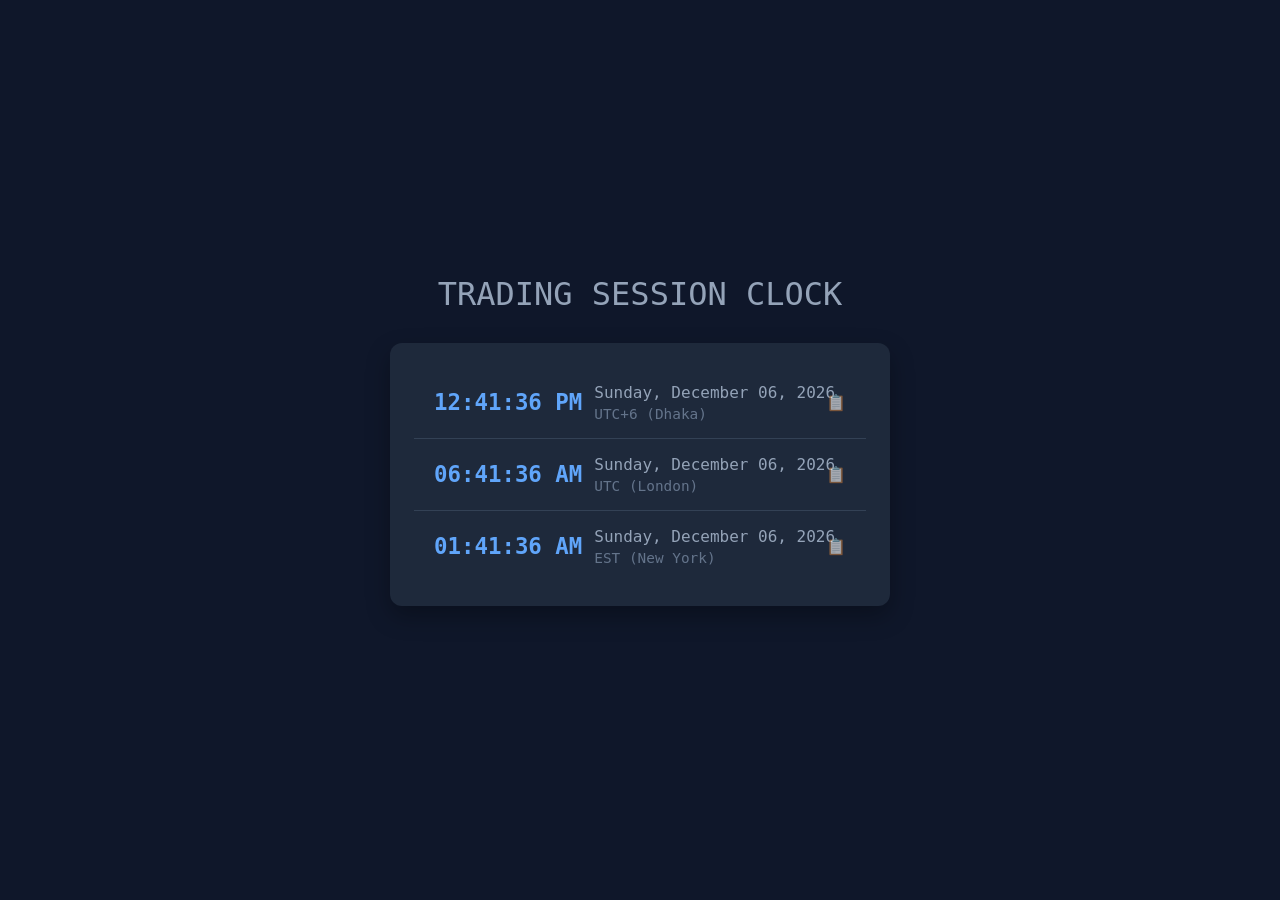
==== session.html @ 3669d8c7 "ok" ====
<!DOCTYPE html>
<html lang="en">
<head>
  <meta charset="UTF-8">
  <meta name="viewport" content="width=device-width, initial-scale=1.0">
  <title>Trading Session Clock</title>
  <style>
    * {
      margin: 0;
      padding: 0;
      box-sizing: border-box;
    }
    
    body {
      font-family: 'Segoe UI', monospace;
      background: #0f172a;
      color: #e2e8f0;
      min-height: 100vh;
      display: flex;
      flex-direction: column;
      align-items: center;
      justify-content: center;
      padding: 20px;
    }
    
    .container {
      width: 100%;
      max-width: 500px;
    }
    
    h1 {
      text-align: center;
      margin-bottom: 30px;
      color: #94a3b8;
      font-weight: 400;
    }
    
    .clock {
      background: #1e293b;
      border-radius: 12px;
      padding: 24px;
      box-shadow: 0 10px 25px rgba(0, 0, 0, 0.3);
      margin-bottom: 20px;
    }
    
    .time-line {
      position: relative;
      padding: 16px 20px;
      border-bottom: 1px solid #334155;
      cursor: pointer;
      transition: all 0.2s;
      display: flex;
      align-items: center;
    }
    
    .time-line:last-child {
      border-bottom: none;
    }
    
    .time-line:hover {
      background: #334155;
    }
    
    .time-line::after {
      content: "📋";
      position: absolute;
      right: 20px;
      opacity: 0.6;
    }
    
    .time {
      font-size: 1.4rem;
      font-weight: 600;
      color: #60a5fa;
      margin-right: 12px;
    }
    
    .date {
      font-size: 1rem;
      color: #94a3b8;
    }
    
    .timezone {
      font-size: 0.9rem;
      color: #64748b;
      margin-top: 4px;
    }
  </style>
</head>
<body>
  <div class="container">
    <h1>TRADING SESSION CLOCK</h1>
    
    <div class="clock">
      <div class="time-line" id="utc6">
        <span class="time">12:05:51 PM</span>
        <div>
          <span class="date">01 January 2025 - Sunday</span>
          <div class="timezone">UTC+6 (Dhaka)</div>
        </div>
      </div>
      
      <div class="time-line" id="utc">
        <span class="time">06:05:51 AM</span>
        <div>
          <span class="date">01 January 2025 - Sunday</span>
          <div class="timezone">UTC (London)</div>
        </div>
      </div>
      
      <div class="time-line" id="ny">
        <span class="time">01:05:51 AM</span>
        <div>
          <span class="date">01 January 2025 - Sunday</span>
          <div class="timezone">EST (New York)</div>
        </div>
      </div>
    </div>
  </div>

  <script>
    // Format date/time with leading zeros
    const pad = (num) => num.toString().padStart(2, '0');
    
    // Format full date string
    const formatDate = (date) => {
      const options = { 
        day: '2-digit', 
        month: 'long', 
        year: 'numeric',
        weekday: 'long'
      };
      return date.toLocaleDateString('en-US', options);
    };
    
    // Format time (12-hour)
    const formatTime = (date) => {
      const hours = date.getHours();
      const minutes = date.getMinutes();
      const seconds = date.getSeconds();
      const ampm = hours >= 12 ? 'PM' : 'AM';
      const displayHours = hours % 12 || 12;
      
      return `${pad(displayHours)}:${pad(minutes)}:${pad(seconds)} ${ampm}`;
    };
    
    // Create date in specific timezone
    const getDateInTZ = (offset) => {
      const now = new Date();
      const utc = now.getTime() + (now.getTimezoneOffset() * 60000);
      return new Date(utc + (3600000 * offset));
    };
    
    // Update all clocks
    const updateClocks = () => {
      // UTC+6 (Dhaka)
      const dhaka = getDateInTZ(6);
      document.getElementById('utc6').querySelector('.time').textContent = formatTime(dhaka);
      document.getElementById('utc6').querySelector('.date').textContent = formatDate(dhaka);
      
      // UTC (London)
      const utc = getDateInTZ(0);
      document.getElementById('utc').querySelector('.time').textContent = formatTime(utc);
      document.getElementById('utc').querySelector('.date').textContent = formatDate(utc);
      
      // New York (EST = UTC-5, EDT = UTC-4)
      // Simple EST for trading context (adjust for DST if needed)
      const ny = getDateInTZ(-5);
      document.getElementById('ny').querySelector('.time').textContent = formatTime(ny);
      document.getElementById('ny').querySelector('.date').textContent = formatDate(ny);
    };
    
    // Copy to clipboard
    document.querySelectorAll('.time-line').forEach(el => {
      el.addEventListener('click', () => {
        const time = el.querySelector('.time').textContent;
        const date = el.querySelector('.date').textContent;
        const tz = el.querySelector('.timezone').textContent;
        
        const text = `${time} - ${date} - ${tz}`;
        navigator.clipboard.writeText(text)
          .then(() => {
            // Visual feedback
            const original = el.style.backgroundColor;
            el.style.backgroundColor = '#10b98120';
            setTimeout(() => {
              el.style.backgroundColor = original;
            }, 300);
          });
      });
    });
    
    // Initialize and update every second
    updateClocks();
    setInterval(updateClocks, 1000);
  </script>
</body>
</html>
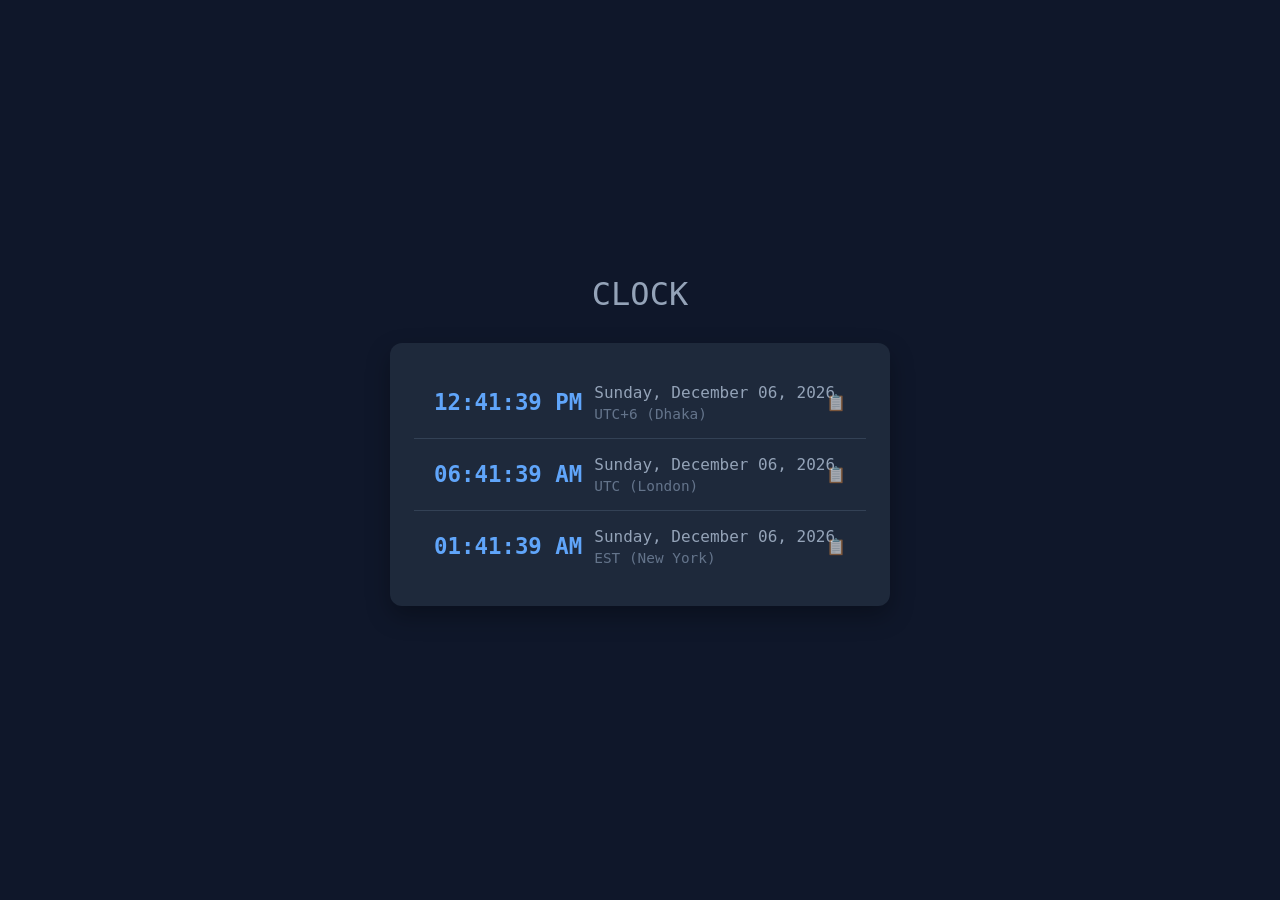
==== commit f1d2f472: "ok" ====
--- a/session.html
+++ b/session.html
@@ -3,7 +3,7 @@
 <head>
   <meta charset="UTF-8">
   <meta name="viewport" content="width=device-width, initial-scale=1.0">
-  <title>Trading Session Clock</title>
+  <title>Clock</title>
   <style>
     * {
       margin: 0;
@@ -89,7 +89,7 @@
 </head>
 <body>
   <div class="container">
-    <h1>TRADING SESSION CLOCK</h1>
+    <h1>CLOCK</h1>
     
     <div class="clock">
       <div class="time-line" id="utc6">
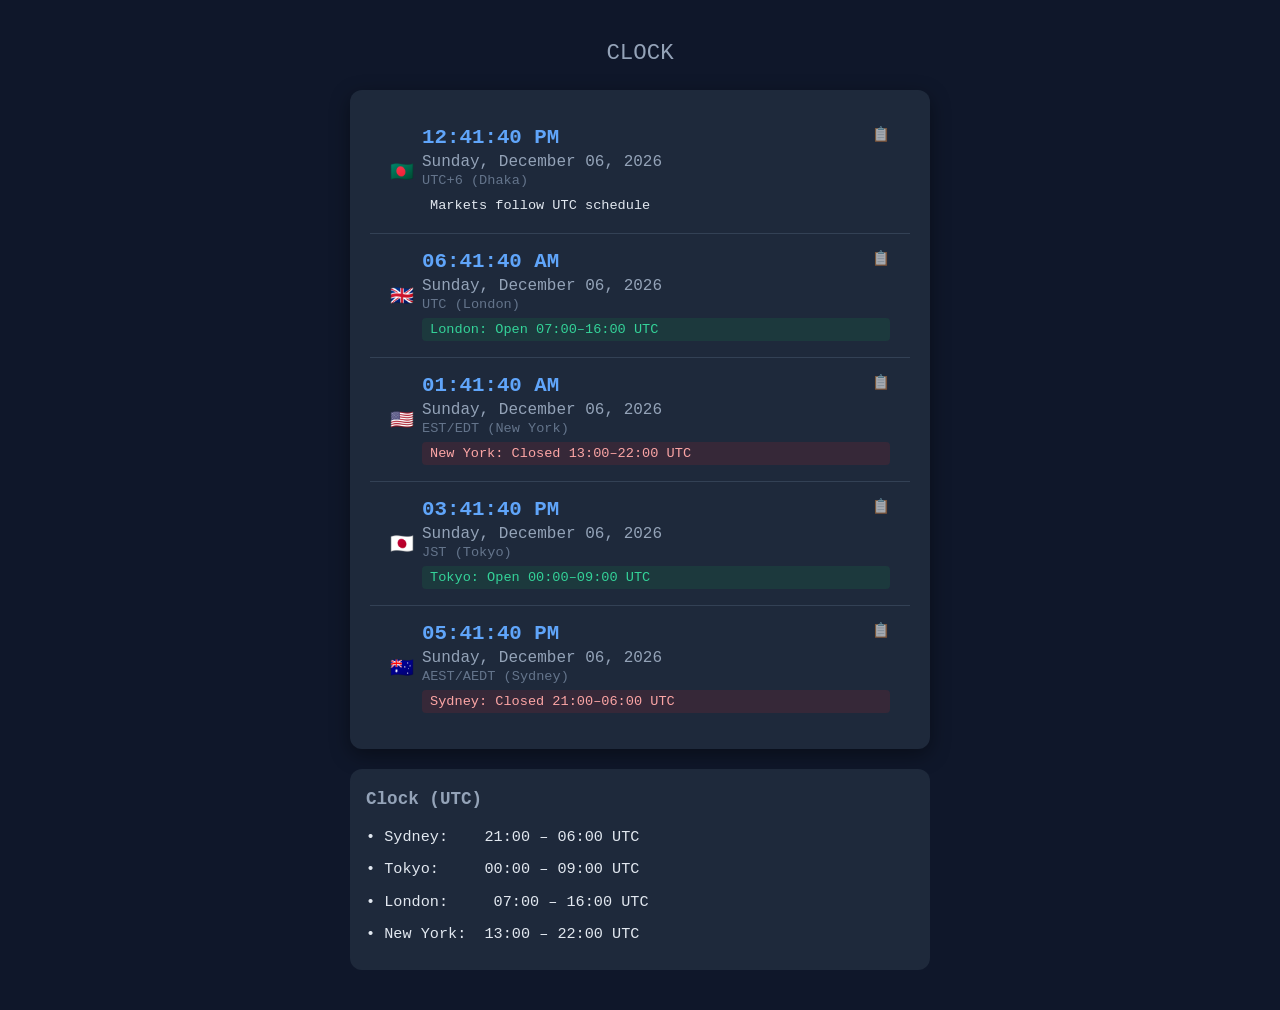
==== commit 00394d3a: "ok" ====
--- a/session.html
+++ b/session.html
@@ -5,12 +5,7 @@
   <meta name="viewport" content="width=device-width, initial-scale=1.0">
   <title>Clock</title>
   <style>
-    * {
-      margin: 0;
-      padding: 0;
-      box-sizing: border-box;
-    }
-    
+    * { margin: 0; padding: 0; box-sizing: border-box; }
     body {
       font-family: 'Segoe UI', monospace;
       background: #0f172a;
@@ -19,72 +14,80 @@
       display: flex;
       flex-direction: column;
       align-items: center;
-      justify-content: center;
+      justify-content: flex-start;
       padding: 20px;
     }
-    
-    .container {
-      width: 100%;
-      max-width: 500px;
-    }
-    
+    .container { width: 100%; max-width: 580px; }
     h1 {
       text-align: center;
-      margin-bottom: 30px;
+      margin: 20px 0 24px;
       color: #94a3b8;
       font-weight: 400;
-    }
-    
-    .clock {
-      background: #1e293b;
-      border-radius: 12px;
-      padding: 24px;
-      box-shadow: 0 10px 25px rgba(0, 0, 0, 0.3);
-      margin-bottom: 20px;
-    }
-    
+      font-size: 1.4rem;
+    }
+    .clock { 
+      background: #1e293b; 
+      border-radius: 12px; 
+      padding: 20px; 
+      box-shadow: 0 6px 20px rgba(0,0,0,0.4);
+    }
     .time-line {
       position: relative;
-      padding: 16px 20px;
+      padding: 16px 20px 16px 52px;
       border-bottom: 1px solid #334155;
       cursor: pointer;
       transition: all 0.2s;
       display: flex;
-      align-items: center;
-    }
-    
-    .time-line:last-child {
-      border-bottom: none;
-    }
-    
-    .time-line:hover {
-      background: #334155;
-    }
-    
+      flex-direction: column;
+    }
+    .time-line:last-child { border-bottom: none; }
+    .time-line:hover { background: #334155; }
+    .time-line::before {
+      content: attr(data-icon);
+      position: absolute;
+      left: 20px;
+      top: 50%;
+      transform: translateY(-50%);
+      font-size: 1.2rem;
+    }
     .time-line::after {
       content: "📋";
       position: absolute;
       right: 20px;
       opacity: 0.6;
-    }
-    
-    .time {
-      font-size: 1.4rem;
-      font-weight: 600;
-      color: #60a5fa;
-      margin-right: 12px;
-    }
-    
-    .date {
-      font-size: 1rem;
+      font-size: 0.9rem;
+    }
+    .time-header {
+      display: flex;
+      justify-content: space-between;
+      margin-bottom: 4px;
+    }
+    .time { font-size: 1.3rem; font-weight: 600; color: #60a5fa; }
+    .date { font-size: 1rem; color: #94a3b8; }
+    .timezone { font-size: 0.85rem; color: #64748b; margin-top: 2px; }
+    .market-status {
+      margin-top: 6px;
+      padding: 4px 8px;
+      border-radius: 4px;
+      font-size: 0.85rem;
+      display: inline-block;
+    }
+    .open { background: #16a34a20; color: #34d399; }
+    .closed { background: #dc262620; color: #fca5a5; }
+    .info-box {
+      background: #1e293b;
+      border-radius: 12px;
+      padding: 16px;
+      margin-top: 20px;
+      font-size: 0.95rem;
+      line-height: 1.6;
+    }
+    .info-box h2 {
       color: #94a3b8;
-    }
-    
-    .timezone {
-      font-size: 0.9rem;
-      color: #64748b;
-      margin-top: 4px;
-    }
+      margin-bottom: 12px;
+      font-size: 1.1rem;
+    }
+    .info-box p { margin-bottom: 8px; }
   </style>
 </head>
 <body>
@@ -92,107 +95,166 @@
     <h1>CLOCK</h1>
     
     <div class="clock">
-      <div class="time-line" id="utc6">
-        <span class="time">12:05:51 PM</span>
-        <div>
-          <span class="date">01 January 2025 - Sunday</span>
-          <div class="timezone">UTC+6 (Dhaka)</div>
-        </div>
-      </div>
-      
-      <div class="time-line" id="utc">
-        <span class="time">06:05:51 AM</span>
-        <div>
-          <span class="date">01 January 2025 - Sunday</span>
-          <div class="timezone">UTC (London)</div>
-        </div>
-      </div>
-      
-      <div class="time-line" id="ny">
-        <span class="time">01:05:51 AM</span>
-        <div>
-          <span class="date">01 January 2025 - Sunday</span>
-          <div class="timezone">EST (New York)</div>
-        </div>
-      </div>
+      <div class="time-line" id="utc6" data-icon="🇧🇩">
+        <div class="time-header">
+          <span class="time">12:05:51 PM</span>
+        </div>
+        <span class="date">01 January 2025 - Sunday</span>
+        <div class="timezone">UTC+6 (Dhaka)</div>
+        <span class="market-status">Markets follow UTC schedule</span>
+      </div>
+      
+      <div class="time-line" id="utc" data-icon="🇬🇧">
+        <div class="time-header">
+          <span class="time">06:05:51 AM</span>
+        </div>
+        <span class="date">01 January 2025 - Sunday</span>
+        <div class="timezone">UTC (London)</div>
+        <span class="market-status open">London: Open 07:00–16:00 UTC</span>
+      </div>
+      
+      <div class="time-line" id="ny" data-icon="🇺🇸">
+        <div class="time-header">
+          <span class="time">01:05:51 AM</span>
+        </div>
+        <span class="date">01 January 2025 - Sunday</span>
+        <div class="timezone">EST/EDT (New York)</div>
+        <span class="market-status closed">New York: Open 13:00–22:00 UTC</span>
+      </div>
+      
+      <div class="time-line" id="tokyo" data-icon="🇯🇵">
+        <div class="time-header">
+          <span class="time">03:05:51 PM</span>
+        </div>
+        <span class="date">01 January 2025 - Sunday</span>
+        <div class="timezone">JST (Tokyo)</div>
+        <span class="market-status closed">Tokyo: Open 00:00–09:00 UTC</span>
+      </div>
+      
+      <div class="time-line" id="sydney" data-icon="🇦🇺">
+        <div class="time-header">
+          <span class="time">05:05:51 PM</span>
+        </div>
+        <span class="date">01 January 2025 - Sunday</span>
+        <div class="timezone">AEST/AEDT (Sydney)</div>
+        <span class="market-status open">Sydney: Open 21:00–06:00 UTC</span>
+      </div>
+    </div>
+
+    <div class="info-box">
+      <h2>Clock (UTC)</h2>
+      <p>• Sydney: &nbsp;&nbsp;&nbsp;21:00 – 06:00 UTC</p>
+      <p>• Tokyo: &nbsp;&nbsp;&nbsp;&nbsp;00:00 – 09:00 UTC</p>
+      <p>• London: &nbsp;&nbsp;&nbsp;&nbsp;07:00 – 16:00 UTC</p>
+      <p>• New York: &nbsp;13:00 – 22:00 UTC</p>
     </div>
   </div>
 
   <script>
-    // Format date/time with leading zeros
-    const pad = (num) => num.toString().padStart(2, '0');
+    // Helper: pad numbers
+    const pad = n => String(n).padStart(2, '0');
     
-    // Format full date string
-    const formatDate = (date) => {
-      const options = { 
-        day: '2-digit', 
-        month: 'long', 
+    // Format date with full weekday/month
+    const formatDate = d => {
+      return new Intl.DateTimeFormat('en-US', {
+        day: '2-digit',
+        month: 'long',
         year: 'numeric',
         weekday: 'long'
-      };
-      return date.toLocaleDateString('en-US', options);
-    };
-    
-    // Format time (12-hour)
-    const formatTime = (date) => {
-      const hours = date.getHours();
-      const minutes = date.getMinutes();
-      const seconds = date.getSeconds();
-      const ampm = hours >= 12 ? 'PM' : 'AM';
-      const displayHours = hours % 12 || 12;
-      
-      return `${pad(displayHours)}:${pad(minutes)}:${pad(seconds)} ${ampm}`;
-    };
-    
-    // Create date in specific timezone
-    const getDateInTZ = (offset) => {
+      }).format(d);
+    };
+
+    // Format 12-hour time
+    const formatTime = d => {
+      return new Intl.DateTimeFormat('en-US', {
+        hour: '2-digit',
+        minute: '2-digit',
+        second: '2-digit',
+        hour12: true
+      }).format(d);
+    };
+
+    // Get time in specific IANA timezone (auto DST-aware)
+    const getTimeInZone = (tz) => {
       const now = new Date();
-      const utc = now.getTime() + (now.getTimezoneOffset() * 60000);
-      return new Date(utc + (3600000 * offset));
-    };
-    
-    // Update all clocks
-    const updateClocks = () => {
-      // UTC+6 (Dhaka)
-      const dhaka = getDateInTZ(6);
+      return new Date(now.toLocaleString('en-US', { timeZone: tz }));
+    };
+
+    // Check market status (UTC-based)
+    const getMarketStatus = (utcHour, openStart, openEnd) => {
+      // Handle sessions crossing midnight (e.g., Sydney: 21–6)
+      if (openStart > openEnd) {
+        return utcHour >= openStart || utcHour < openEnd ? 'open' : 'closed';
+      }
+      return utcHour >= openStart && utcHour < openEnd ? 'open' : 'closed';
+    };
+
+    // Update all clocks & statuses
+    const update = () => {
+      const now = new Date();
+      const utc = new Date(now.toUTCString());
+      const utcHour = utc.getUTCHours();
+
+      // UTC+6 (Dhaka) — fixed offset (no DST)
+      const dhaka = new Date(now.getTime() + (6 * 3600000));
       document.getElementById('utc6').querySelector('.time').textContent = formatTime(dhaka);
       document.getElementById('utc6').querySelector('.date').textContent = formatDate(dhaka);
-      
-      // UTC (London)
-      const utc = getDateInTZ(0);
+
+      // UTC (London time, but we show UTC directly)
       document.getElementById('utc').querySelector('.time').textContent = formatTime(utc);
       document.getElementById('utc').querySelector('.date').textContent = formatDate(utc);
-      
-      // New York (EST = UTC-5, EDT = UTC-4)
-      // Simple EST for trading context (adjust for DST if needed)
-      const ny = getDateInTZ(-5);
+
+      // New York (auto DST: America/New_York)
+      const ny = getTimeInZone('America/New_York');
       document.getElementById('ny').querySelector('.time').textContent = formatTime(ny);
       document.getElementById('ny').querySelector('.date').textContent = formatDate(ny);
-    };
-    
-    // Copy to clipboard
+      const nyStatus = getMarketStatus(utcHour, 13, 22);
+      document.getElementById('ny').querySelector('.market-status')
+        .className = `market-status ${nyStatus}`;
+      document.getElementById('ny').querySelector('.market-status').textContent = 
+        `New York: ${nyStatus === 'open' ? 'Open' : 'Closed'} 13:00–22:00 UTC`;
+
+      // Tokyo (Asia/Tokyo — no DST)
+      const tokyo = getTimeInZone('Asia/Tokyo');
+      document.getElementById('tokyo').querySelector('.time').textContent = formatTime(tokyo);
+      document.getElementById('tokyo').querySelector('.date').textContent = formatDate(tokyo);
+      const tokyoStatus = getMarketStatus(utcHour, 0, 9);
+      document.getElementById('tokyo').querySelector('.market-status')
+        .className = `market-status ${tokyoStatus}`;
+      document.getElementById('tokyo').querySelector('.market-status').textContent = 
+        `Tokyo: ${tokyoStatus === 'open' ? 'Open' : 'Closed'} 00:00–09:00 UTC`;
+
+      // Sydney (Australia/Sydney — auto DST)
+      const sydney = getTimeInZone('Australia/Sydney');
+      document.getElementById('sydney').querySelector('.time').textContent = formatTime(sydney);
+      document.getElementById('sydney').querySelector('.date').textContent = formatDate(sydney);
+      const sydneyStatus = getMarketStatus(utcHour, 21, 6); // crosses midnight
+      document.getElementById('sydney').querySelector('.market-status')
+        .className = `market-status ${sydneyStatus}`;
+      document.getElementById('sydney').querySelector('.market-status').textContent = 
+        `Sydney: ${sydneyStatus === 'open' ? 'Open' : 'Closed'} 21:00–06:00 UTC`;
+    };
+
+    // Copy on click
     document.querySelectorAll('.time-line').forEach(el => {
       el.addEventListener('click', () => {
         const time = el.querySelector('.time').textContent;
         const date = el.querySelector('.date').textContent;
         const tz = el.querySelector('.timezone').textContent;
+        const status = el.querySelector('.market-status').textContent;
+        const text = `${time} - ${date} - ${tz}\n${status}`;
+        navigator.clipboard.writeText(text);
         
-        const text = `${time} - ${date} - ${tz}`;
-        navigator.clipboard.writeText(text)
-          .then(() => {
-            // Visual feedback
-            const original = el.style.backgroundColor;
-            el.style.backgroundColor = '#10b98120';
-            setTimeout(() => {
-              el.style.backgroundColor = original;
-            }, 300);
-          });
+        // Visual feedback
+        const bg = el.style.backgroundColor;
+        el.style.backgroundColor = '#10b98120';
+        setTimeout(() => el.style.backgroundColor = bg, 300);
       });
     });
-    
-    // Initialize and update every second
-    updateClocks();
-    setInterval(updateClocks, 1000);
+
+    // Start
+    update();
+    setInterval(update, 1000);
   </script>
 </body>
-</html>+</html>
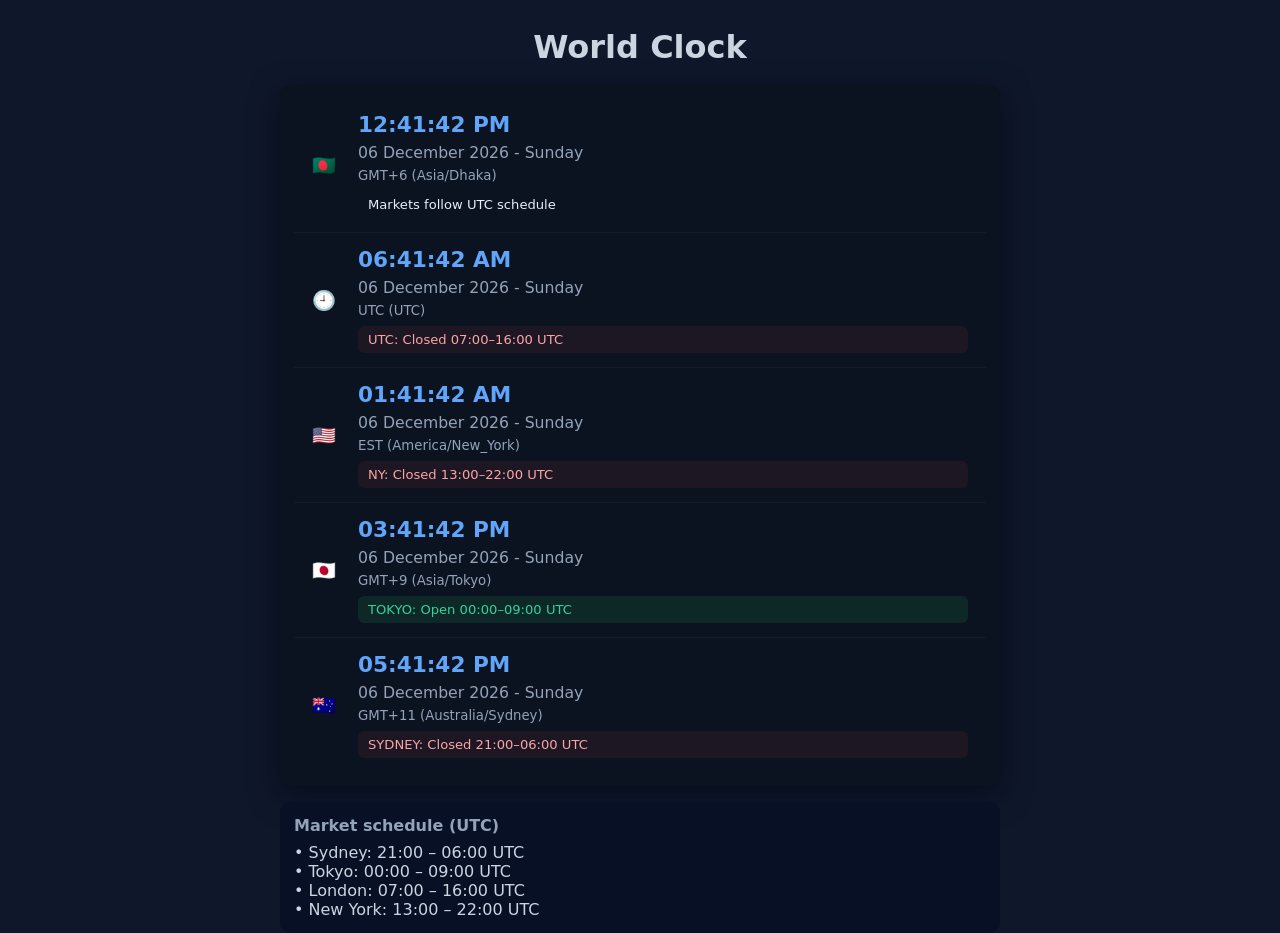
==== commit 2275ebfd: "OK" ====
--- a/session.html
+++ b/session.html
@@ -1,260 +1,241 @@
-<!DOCTYPE html>
+<!doctype html>
 <html lang="en">
 <head>
-  <meta charset="UTF-8">
-  <meta name="viewport" content="width=device-width, initial-scale=1.0">
-  <title>Clock</title>
+  <meta charset="utf-8" />
+  <meta name="viewport" content="width=device-width,initial-scale=1" />
+  <title>World Clock — Fixed</title>
   <style>
-    * { margin: 0; padding: 0; box-sizing: border-box; }
-    body {
-      font-family: 'Segoe UI', monospace;
-      background: #0f172a;
-      color: #e2e8f0;
-      min-height: 100vh;
-      display: flex;
-      flex-direction: column;
-      align-items: center;
-      justify-content: flex-start;
-      padding: 20px;
-    }
-    .container { width: 100%; max-width: 580px; }
-    h1 {
-      text-align: center;
-      margin: 20px 0 24px;
-      color: #94a3b8;
-      font-weight: 400;
-      font-size: 1.4rem;
-    }
-    .clock { 
-      background: #1e293b; 
-      border-radius: 12px; 
-      padding: 20px; 
-      box-shadow: 0 6px 20px rgba(0,0,0,0.4);
-    }
-    .time-line {
-      position: relative;
-      padding: 16px 20px 16px 52px;
-      border-bottom: 1px solid #334155;
-      cursor: pointer;
-      transition: all 0.2s;
-      display: flex;
-      flex-direction: column;
-    }
-    .time-line:last-child { border-bottom: none; }
-    .time-line:hover { background: #334155; }
-    .time-line::before {
-      content: attr(data-icon);
-      position: absolute;
-      left: 20px;
-      top: 50%;
-      transform: translateY(-50%);
-      font-size: 1.2rem;
-    }
-    .time-line::after {
-      content: "📋";
-      position: absolute;
-      right: 20px;
-      opacity: 0.6;
-      font-size: 0.9rem;
-    }
-    .time-header {
-      display: flex;
-      justify-content: space-between;
-      margin-bottom: 4px;
-    }
-    .time { font-size: 1.3rem; font-weight: 600; color: #60a5fa; }
-    .date { font-size: 1rem; color: #94a3b8; }
-    .timezone { font-size: 0.85rem; color: #64748b; margin-top: 2px; }
-    .market-status {
-      margin-top: 6px;
-      padding: 4px 8px;
-      border-radius: 4px;
-      font-size: 0.85rem;
-      display: inline-block;
-    }
-    .open { background: #16a34a20; color: #34d399; }
-    .closed { background: #dc262620; color: #fca5a5; }
-    .info-box {
-      background: #1e293b;
-      border-radius: 12px;
-      padding: 16px;
-      margin-top: 20px;
-      font-size: 0.95rem;
-      line-height: 1.6;
-    }
-    .info-box h2 {
-      color: #94a3b8;
-      margin-bottom: 12px;
-      font-size: 1.1rem;
-    }
-    .info-box p { margin-bottom: 8px; }
+    *{box-sizing:border-box;margin:0;padding:0}
+    html,body{height:100%}
+    body{
+      font-family: "Segoe UI", Roboto, system-ui, -apple-system, "Helvetica Neue", Arial, sans-serif;
+      background:#0f172a;
+      color:#e6eef8;
+      display:flex;
+      align-items:flex-start;
+      justify-content:center;
+      padding:28px;
+    }
+
+    .container{width:100%;max-width:720px}
+    h1{font-weight:600;color:#cbd5e1;text-align:center;margin-bottom:18px}
+
+    .clock{background:#0b1220;border-radius:12px;padding:14px;box-shadow:0 10px 30px rgba(2,6,23,0.6)}
+    .time-line{position:relative;display:flex;flex-direction:column;padding:14px 18px 14px 64px;border-bottom:1px solid rgba(148,163,184,0.06);cursor:pointer;transition:background .15s,transform .12s}
+    .time-line:last-child{border-bottom:none}
+    .time-line:hover{background:rgba(255,255,255,0.02);transform:translateY(-1px)}
+    .time-line:focus{outline:3px solid rgba(96,165,250,0.12)}
+
+    .time-line::before{content:attr(data-icon);position:absolute;left:18px;top:50%;transform:translateY(-50%);font-size:1.2rem}
+    .time-header{display:flex;align-items:center;justify-content:space-between}
+    .time{font-size:1.35rem;font-weight:700;color:#60a5fa}
+    .date{margin-top:6px;color:#94a3b8;font-size:0.98rem}
+    .timezone{font-size:0.83rem;color:#94a3b8;margin-top:6px}
+
+    .market-status{display:inline-block;margin-top:8px;padding:6px 10px;border-radius:6px;font-size:0.82rem}
+    .market-status.open{background:rgba(34,197,94,0.12);color:#34d399}
+    .market-status.closed{background:rgba(239,68,68,0.08);color:#fca5a5}
+
+    .meta-row{display:flex;gap:12px;align-items:center}
+
+    .info-box{margin-top:16px;padding:14px;border-radius:10px;background:#071025;color:#cbd5e1}
+    .info-box h2{font-size:1rem;margin-bottom:8px;color:#94a3b8}
+
+    /* small screens */
+    @media (max-width:520px){
+      .time{font-size:1.1rem}
+      .time-line{padding-left:56px}
+    }
   </style>
 </head>
 <body>
   <div class="container">
-    <h1>CLOCK</h1>
-    
-    <div class="clock">
-      <div class="time-line" id="utc6" data-icon="🇧🇩">
-        <div class="time-header">
-          <span class="time">12:05:51 PM</span>
-        </div>
-        <span class="date">01 January 2025 - Sunday</span>
-        <div class="timezone">UTC+6 (Dhaka)</div>
-        <span class="market-status">Markets follow UTC schedule</span>
-      </div>
-      
-      <div class="time-line" id="utc" data-icon="🇬🇧">
-        <div class="time-header">
-          <span class="time">06:05:51 AM</span>
-        </div>
-        <span class="date">01 January 2025 - Sunday</span>
-        <div class="timezone">UTC (London)</div>
-        <span class="market-status open">London: Open 07:00–16:00 UTC</span>
-      </div>
-      
-      <div class="time-line" id="ny" data-icon="🇺🇸">
-        <div class="time-header">
-          <span class="time">01:05:51 AM</span>
-        </div>
-        <span class="date">01 January 2025 - Sunday</span>
-        <div class="timezone">EST/EDT (New York)</div>
-        <span class="market-status closed">New York: Open 13:00–22:00 UTC</span>
-      </div>
-      
-      <div class="time-line" id="tokyo" data-icon="🇯🇵">
-        <div class="time-header">
-          <span class="time">03:05:51 PM</span>
-        </div>
-        <span class="date">01 January 2025 - Sunday</span>
-        <div class="timezone">JST (Tokyo)</div>
-        <span class="market-status closed">Tokyo: Open 00:00–09:00 UTC</span>
-      </div>
-      
-      <div class="time-line" id="sydney" data-icon="🇦🇺">
-        <div class="time-header">
-          <span class="time">05:05:51 PM</span>
-        </div>
-        <span class="date">01 January 2025 - Sunday</span>
-        <div class="timezone">AEST/AEDT (Sydney)</div>
-        <span class="market-status open">Sydney: Open 21:00–06:00 UTC</span>
+    <h1>World Clock</h1>
+
+    <div class="clock" role="list">
+      <!-- Use data attributes; JS will populate times and statuses -->
+      <div class="time-line" role="listitem" tabindex="0" id="tz-dhaka" data-tz="Asia/Dhaka" data-icon="🇧🇩" data-open-start="" data-open-end="">
+        <div class="time-header"><div class="time">—</div></div>
+        <div class="date">—</div>
+        <div class="timezone">—</div>
+        <div class="market-status" aria-live="polite">—</div>
+      </div>
+
+      <div class="time-line" role="listitem" tabindex="0" id="tz-utc" data-tz="UTC" data-icon="🕘" data-open-start="7" data-open-end="16">
+        <div class="time-header"><div class="time">—</div></div>
+        <div class="date">—</div>
+        <div class="timezone">—</div>
+        <div class="market-status" aria-live="polite">—</div>
+      </div>
+
+      <div class="time-line" role="listitem" tabindex="0" id="tz-ny" data-tz="America/New_York" data-icon="🇺🇸" data-open-start="13" data-open-end="22">
+        <div class="time-header"><div class="time">—</div></div>
+        <div class="date">—</div>
+        <div class="timezone">—</div>
+        <div class="market-status" aria-live="polite">—</div>
+      </div>
+
+      <div class="time-line" role="listitem" tabindex="0" id="tz-tokyo" data-tz="Asia/Tokyo" data-icon="🇯🇵" data-open-start="0" data-open-end="9">
+        <div class="time-header"><div class="time">—</div></div>
+        <div class="date">—</div>
+        <div class="timezone">—</div>
+        <div class="market-status" aria-live="polite">—</div>
+      </div>
+
+      <div class="time-line" role="listitem" tabindex="0" id="tz-sydney" data-tz="Australia/Sydney" data-icon="🇦🇺" data-open-start="21" data-open-end="6">
+        <div class="time-header"><div class="time">—</div></div>
+        <div class="date">—</div>
+        <div class="timezone">—</div>
+        <div class="market-status" aria-live="polite">—</div>
       </div>
     </div>
 
-    <div class="info-box">
-      <h2>Clock (UTC)</h2>
-      <p>• Sydney: &nbsp;&nbsp;&nbsp;21:00 – 06:00 UTC</p>
-      <p>• Tokyo: &nbsp;&nbsp;&nbsp;&nbsp;00:00 – 09:00 UTC</p>
-      <p>• London: &nbsp;&nbsp;&nbsp;&nbsp;07:00 – 16:00 UTC</p>
-      <p>• New York: &nbsp;13:00 – 22:00 UTC</p>
+    <div class="info-box" aria-hidden="false">
+      <h2>Market schedule (UTC)</h2>
+      <p>• Sydney: 21:00 – 06:00 UTC</p>
+      <p>• Tokyo: 00:00 – 09:00 UTC</p>
+      <p>• London: 07:00 – 16:00 UTC</p>
+      <p>• New York: 13:00 – 22:00 UTC</p>
     </div>
   </div>
 
   <script>
-    // Helper: pad numbers
-    const pad = n => String(n).padStart(2, '0');
-    
-    // Format date with full weekday/month
-    const formatDate = d => {
-      return new Intl.DateTimeFormat('en-US', {
-        day: '2-digit',
-        month: 'long',
-        year: 'numeric',
-        weekday: 'long'
-      }).format(d);
-    };
-
-    // Format 12-hour time
-    const formatTime = d => {
-      return new Intl.DateTimeFormat('en-US', {
-        hour: '2-digit',
-        minute: '2-digit',
-        second: '2-digit',
-        hour12: true
-      }).format(d);
-    };
-
-    // Get time in specific IANA timezone (auto DST-aware)
-    const getTimeInZone = (tz) => {
+    // --- Utilities ---------------------------------------------------------
+    const pad = n => String(n).padStart(2,'0');
+
+    // Build a localized date/time using Intl parts so we don't rely on fragile parsing
+    function getPartsForZone(timeZone) {
       const now = new Date();
-      return new Date(now.toLocaleString('en-US', { timeZone: tz }));
-    };
-
-    // Check market status (UTC-based)
-    const getMarketStatus = (utcHour, openStart, openEnd) => {
-      // Handle sessions crossing midnight (e.g., Sydney: 21–6)
-      if (openStart > openEnd) {
-        return utcHour >= openStart || utcHour < openEnd ? 'open' : 'closed';
+      const fmt = new Intl.DateTimeFormat('en-GB', {
+        timeZone,
+        year: 'numeric', month: 'long', day: '2-digit', weekday: 'long',
+        hour: '2-digit', minute: '2-digit', second: '2-digit', hour12: false
+      });
+      // We will ask for parts instead of formatted string where possible
+      const parts = new Intl.DateTimeFormat('en-GB', {
+        timeZone,
+        year: 'numeric', month: 'long', day: '2-digit', weekday: 'long',
+        hour: '2-digit', minute: '2-digit', second: '2-digit', hour12: false
+      }).formatToParts(now).reduce((acc,p)=>{acc[p.type]=p.value;return acc;},{})
+      return parts;
+    }
+
+    function formatDisplayDate(parts) {
+      // desired: "01 January 2025 - Sunday"
+      return `${parts.day} ${parts.month} ${parts.year} - ${parts.weekday}`;
+    }
+
+    function formatDisplayTimeForLocale(timeZone, hour12 = true) {
+      const now = new Date();
+      return new Intl.DateTimeFormat('en-US',{timeZone, hour:'2-digit', minute:'2-digit', second:'2-digit', hour12}).format(now);
+    }
+
+    // Get a Date object for the zone by constructing from parts (works reliably)
+    function dateForZone(timeZone){
+      const parts = getPartsForZone(timeZone);
+      // parts.hour is 00-23
+      // Construct a Date using the components interpreted as if in that timezone by using Date.UTC
+      // But we don't actually need a real Date offset; for UTC hour extraction we will compute using timezone conversion below
+      return parts;
+    }
+
+    // Calculate current UTC hour (0-23)
+    function currentUtcHour(){
+      return new Date().getUTCHours();
+    }
+
+    // Market status using UTC hour numbers (0-23) where openStart/openEnd are integers 0-23; if openStart>openEnd it crosses midnight
+    function isMarketOpenUtc(utcHour, openStart, openEnd){
+      if (openStart === '' || openEnd === '') return false;
+      openStart = Number(openStart); openEnd = Number(openEnd);
+      if (Number.isNaN(openStart) || Number.isNaN(openEnd)) return false;
+      if (openStart > openEnd) return (utcHour >= openStart) || (utcHour < openEnd);
+      return utcHour >= openStart && utcHour < openEnd;
+    }
+
+    // Get offset label like "UTC+6" or "GMT-5" using timeZoneName from Intl
+    function offsetLabel(timeZone){
+      try{
+        const s = new Intl.DateTimeFormat('en-US',{timeZone, timeZoneName:'short'}).format(new Date());
+        // format example: "1/1/2025, GMT+6" or "1/1/2025, GMT+10"
+        const parts = s.split(',').map(p=>p.trim());
+        return parts[parts.length-1];
+      }catch(e){
+        // fallback: try to compute offset number
+        const now = new Date();
+        const tzDate = new Date(now.toLocaleString('en-US',{timeZone}));
+        const diff = - (tzDate.getTime() - now.getTime()) / 3600000; // approximate
+        const sign = diff>=0?'+':'';
+        return `UTC${sign}${diff}`;
       }
-      return utcHour >= openStart && utcHour < openEnd ? 'open' : 'closed';
-    };
-
-    // Update all clocks & statuses
-    const update = () => {
-      const now = new Date();
-      const utc = new Date(now.toUTCString());
-      const utcHour = utc.getUTCHours();
-
-      // UTC+6 (Dhaka) — fixed offset (no DST)
-      const dhaka = new Date(now.getTime() + (6 * 3600000));
-      document.getElementById('utc6').querySelector('.time').textContent = formatTime(dhaka);
-      document.getElementById('utc6').querySelector('.date').textContent = formatDate(dhaka);
-
-      // UTC (London time, but we show UTC directly)
-      document.getElementById('utc').querySelector('.time').textContent = formatTime(utc);
-      document.getElementById('utc').querySelector('.date').textContent = formatDate(utc);
-
-      // New York (auto DST: America/New_York)
-      const ny = getTimeInZone('America/New_York');
-      document.getElementById('ny').querySelector('.time').textContent = formatTime(ny);
-      document.getElementById('ny').querySelector('.date').textContent = formatDate(ny);
-      const nyStatus = getMarketStatus(utcHour, 13, 22);
-      document.getElementById('ny').querySelector('.market-status')
-        .className = `market-status ${nyStatus}`;
-      document.getElementById('ny').querySelector('.market-status').textContent = 
-        `New York: ${nyStatus === 'open' ? 'Open' : 'Closed'} 13:00–22:00 UTC`;
-
-      // Tokyo (Asia/Tokyo — no DST)
-      const tokyo = getTimeInZone('Asia/Tokyo');
-      document.getElementById('tokyo').querySelector('.time').textContent = formatTime(tokyo);
-      document.getElementById('tokyo').querySelector('.date').textContent = formatDate(tokyo);
-      const tokyoStatus = getMarketStatus(utcHour, 0, 9);
-      document.getElementById('tokyo').querySelector('.market-status')
-        .className = `market-status ${tokyoStatus}`;
-      document.getElementById('tokyo').querySelector('.market-status').textContent = 
-        `Tokyo: ${tokyoStatus === 'open' ? 'Open' : 'Closed'} 00:00–09:00 UTC`;
-
-      // Sydney (Australia/Sydney — auto DST)
-      const sydney = getTimeInZone('Australia/Sydney');
-      document.getElementById('sydney').querySelector('.time').textContent = formatTime(sydney);
-      document.getElementById('sydney').querySelector('.date').textContent = formatDate(sydney);
-      const sydneyStatus = getMarketStatus(utcHour, 21, 6); // crosses midnight
-      document.getElementById('sydney').querySelector('.market-status')
-        .className = `market-status ${sydneyStatus}`;
-      document.getElementById('sydney').querySelector('.market-status').textContent = 
-        `Sydney: ${sydneyStatus === 'open' ? 'Open' : 'Closed'} 21:00–06:00 UTC`;
-    };
-
-    // Copy on click
-    document.querySelectorAll('.time-line').forEach(el => {
-      el.addEventListener('click', () => {
-        const time = el.querySelector('.time').textContent;
-        const date = el.querySelector('.date').textContent;
-        const tz = el.querySelector('.timezone').textContent;
-        const status = el.querySelector('.market-status').textContent;
-        const text = `${time} - ${date} - ${tz}\n${status}`;
-        navigator.clipboard.writeText(text);
-        
-        // Visual feedback
-        const bg = el.style.backgroundColor;
-        el.style.backgroundColor = '#10b98120';
-        setTimeout(() => el.style.backgroundColor = bg, 300);
+    }
+
+    // --- Main update ------------------------------------------------------
+    function updateAll(){
+      const utcHour = currentUtcHour();
+      const items = Array.from(document.querySelectorAll('.time-line'));
+
+      items.forEach(el=>{
+        const tz = el.dataset.tz || 'UTC';
+        const parts = getPartsForZone(tz);
+        const time12 = formatDisplayTimeForLocale(tz,true);
+        el.querySelector('.time').textContent = time12;
+        el.querySelector('.date').textContent = formatDisplayDate(parts);
+        const offset = offsetLabel(tz);
+        el.querySelector('.timezone').textContent = `${offset} (${tz})`;
+
+        // market status: read data attributes
+        const start = el.dataset.openStart;
+        const end = el.dataset.openEnd;
+        const statusEl = el.querySelector('.market-status');
+        if (start !== undefined && end !== undefined && start !== '' && end !== ''){
+          const open = isMarketOpenUtc(utcHour, start, end);
+          statusEl.className = `market-status ${open ? 'open' : 'closed'}`;
+          statusEl.textContent = `${el.id.includes('tz-') ? el.id.replace('tz-','').toUpperCase() : ''}: ${open ? 'Open' : 'Closed'} ${pad(start)}:00–${pad(end)}:00 UTC`;
+        } else {
+          // generic note
+          statusEl.className = 'market-status';
+          statusEl.textContent = 'Markets follow UTC schedule';
+        }
       });
-    });
-
-    // Start
-    update();
-    setInterval(update, 1000);
+    }
+
+    // --- Copy to clipboard with keyboard support and visual feedback -------
+    function setupCopy(){
+      const els = document.querySelectorAll('.time-line');
+      els.forEach(el=>{
+        const copy = () => {
+          const time = el.querySelector('.time').textContent;
+          const date = el.querySelector('.date').textContent;
+          const tz = el.querySelector('.timezone').textContent;
+          const status = el.querySelector('.market-status').textContent;
+          const text = `${time} - ${date} - ${tz}\n${status}`;
+          if (navigator.clipboard && navigator.clipboard.writeText){
+            navigator.clipboard.writeText(text).catch(()=>{});
+          } else {
+            // fallback
+            const ta = document.createElement('textarea'); ta.value = text; document.body.appendChild(ta); ta.select(); try{document.execCommand('copy')}catch(e){} ta.remove();
+          }
+
+          // short visual flash
+          const orig = el.style.background;
+          el.style.background = 'linear-gradient(90deg, rgba(16,185,129,0.08), rgba(16,185,129,0.04))';
+          setTimeout(()=> el.style.background = orig, 320);
+        };
+
+        el.addEventListener('click', copy);
+        el.addEventListener('keydown', e => { if (e.key === 'Enter' || e.key === ' ') { e.preventDefault(); copy(); } });
+      });
+    }
+
+    // --- Init -------------------------------------------------------------
+    updateAll();
+    setupCopy();
+    // update every second (times & UTC-based market status)
+    setInterval(updateAll, 1000);
+
+    // graceful degradation: if Intl/timeZone unsupported, notify via console
+    try{ new Intl.DateTimeFormat('en-GB',{timeZone:'UTC'}).format() }catch(e){ console.warn('Your browser may not support Intl timeZone; times may be inaccurate.'); }
   </script>
 </body>
 </html>
